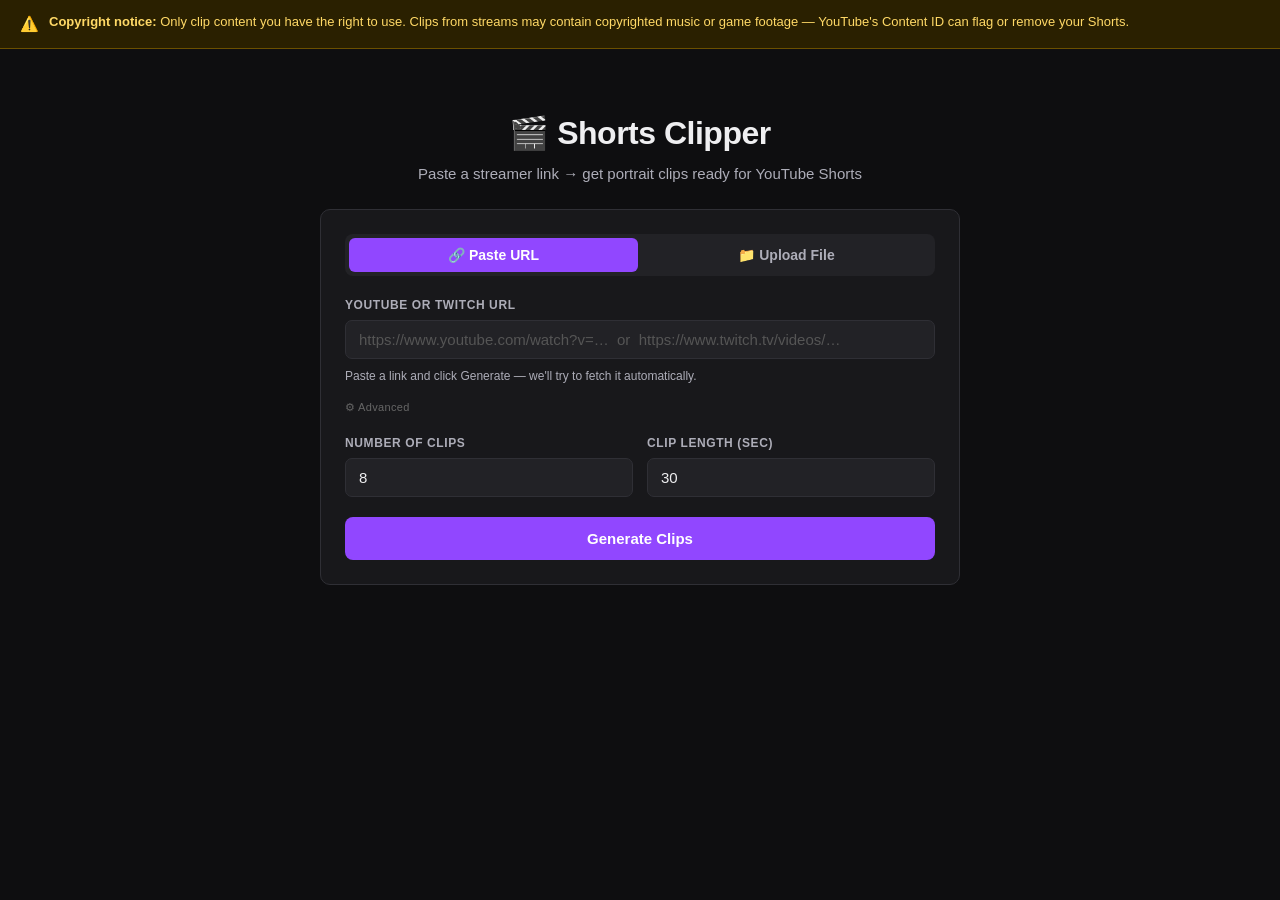
==== index.html @ f2c36dc5 "auto: update index.html" ====
<!DOCTYPE html>
<html lang="en">
<head>
<meta charset="UTF-8"/>
<meta name="viewport" content="width=device-width,initial-scale=1.0"/>
<title>🎬 Shorts Clipper</title>
<style>
*,*::before,*::after{box-sizing:border-box;margin:0;padding:0}
:root{
  --bg:#0e0e10;--surface:#18181b;--surface2:#222226;--border:#2f2f35;
  --accent:#9147ff;--accent-hover:#772ce8;--text:#efeff1;--muted:#adadb8;
  --success:#00b87a;--error:#ff4444;--r:10px;
}
/* url helper */
.url-helper{background:#0d2010;border:1px solid #1a4a28;border-radius:8px;padding:14px 16px;font-size:13px;line-height:1.8;color:var(--muted);margin-top:12px}
.url-helper strong{color:var(--text)}
.btn-cobalt{display:inline-block;margin-top:10px;padding:8px 16px;background:var(--accent);color:#fff;border-radius:6px;font-size:13px;font-weight:600;text-decoration:none;transition:background .15s}
.btn-cobalt:hover{background:var(--accent-hover)}
/* tabs */
.tabs{display:flex;gap:4px;margin-bottom:20px;background:var(--surface2);border-radius:8px;padding:4px}
.tab-btn{flex:1;padding:9px;border:none;border-radius:6px;background:transparent;color:var(--muted);font-size:14px;font-weight:600;cursor:pointer;transition:background .15s,color .15s}
.tab-btn.active{background:var(--accent);color:#fff}
.tab-panel{display:none}.tab-panel.active{display:block}
/* url input */
.url-input{width:100%;background:var(--surface2);border:1px solid var(--border);border-radius:7px;color:var(--text);font-size:15px;padding:12px 14px;outline:none;transition:border-color .15s}
.url-input:focus{border-color:var(--accent)}
.url-input::placeholder{color:#555}
body{font-family:-apple-system,BlinkMacSystemFont,'Segoe UI',Roboto,sans-serif;background:var(--bg);color:var(--text);min-height:100vh;font-size:15px;line-height:1.5}
.disclaimer{display:flex;align-items:flex-start;gap:10px;background:#2a2000;border-bottom:1px solid #6b5000;color:#ffd966;padding:12px 20px;font-size:13px}
.disc-icon{flex-shrink:0;font-size:15px;margin-top:1px}
main{max-width:680px;margin:0 auto;padding:40px 20px 80px;display:flex;flex-direction:column;gap:20px}
.hero{text-align:center;padding:20px 0 4px}
.hero h1{font-size:2rem;font-weight:800;letter-spacing:-.5px}
.hero .sub{color:var(--muted);margin-top:6px}
.card{background:var(--surface);border:1px solid var(--border);border-radius:var(--r);padding:24px}
.hidden{display:none!important}
/* Drop zone */
.drop-zone{border:2px dashed var(--border);border-radius:8px;padding:40px 20px;text-align:center;cursor:pointer;transition:border-color .15s,background .15s}
.drop-zone:hover,.drop-zone.drag-over{border-color:var(--accent);background:#1a1020}
.drop-icon{font-size:2.5rem;margin-bottom:12px}
.drop-zone p{color:var(--muted);font-size:14px;margin-top:4px}
.btn-upload{display:inline-block;margin-top:14px;padding:8px 20px;background:var(--surface2);border:1px solid var(--border);border-radius:6px;color:var(--text);font-size:14px;cursor:pointer;transition:border-color .15s}
.btn-upload:hover{border-color:var(--accent)}
.file-selected{display:flex;align-items:center;gap:10px;padding:12px;background:var(--surface2);border-radius:7px;font-size:13px}
.file-selected .fname{font-weight:600;overflow:hidden;text-overflow:ellipsis;white-space:nowrap;max-width:300px}
.file-selected .fsize{color:var(--muted);flex-shrink:0}
.file-selected .fclear{margin-left:auto;background:none;border:none;color:var(--muted);cursor:pointer;font-size:18px;line-height:1;padding:0 4px}
.file-selected .fclear:hover{color:var(--error)}
/* Form fields */
.row{display:grid;grid-template-columns:1fr 1fr;gap:14px;margin-top:16px}
.field{display:flex;flex-direction:column;gap:6px}
.field label{font-size:12px;font-weight:700;color:var(--muted);text-transform:uppercase;letter-spacing:.05em}
.field input{background:var(--surface2);border:1px solid var(--border);border-radius:7px;color:var(--text);font-size:15px;padding:10px 13px;outline:none;transition:border-color .15s;width:100%}
.field input:focus{border-color:var(--accent)}
.muted{color:var(--muted)}
/* Buttons */
#process-btn{margin-top:20px;width:100%;padding:13px;background:var(--accent);color:#fff;border:none;border-radius:8px;font-size:15px;font-weight:700;cursor:pointer;transition:background .15s,opacity .15s}
#process-btn:hover:not(:disabled){background:var(--accent-hover)}
#process-btn:disabled{opacity:.45;cursor:not-allowed}
.btn-secondary{width:100%;padding:11px;background:transparent;color:var(--muted);border:1px solid var(--border);border-radius:8px;font-size:14px;cursor:pointer;transition:border-color .15s,color .15s;margin-top:10px}
.btn-secondary:hover{border-color:var(--accent);color:var(--text)}
.btn-dl-all{width:100%;padding:12px;background:var(--surface2);color:var(--text);border:1px solid var(--accent);border-radius:8px;font-size:14px;font-weight:600;cursor:pointer;transition:background .15s;margin-top:0}
.btn-dl-all:hover{background:#2a1a4e}
/* Progress */
.progress-header{display:flex;align-items:center;gap:10px;margin-bottom:14px;flex-wrap:wrap}
.badge{display:inline-block;padding:2px 9px;border-radius:999px;font-size:11px;font-weight:700;background:var(--surface2);color:var(--muted);text-transform:uppercase;letter-spacing:.06em}
.badge.active{background:#2a1a4e;color:var(--accent)}
.badge.success{background:#0d2e1f;color:var(--success)}
#progress-status{font-size:14px;color:var(--muted)}
.progress-track{height:6px;background:var(--surface2);border-radius:3px;overflow:hidden}
.progress-fill{height:100%;background:var(--accent);border-radius:3px;width:0%;transition:width .3s ease}
.progress-detail{margin-top:10px;font-size:12px;color:var(--muted);font-family:'SF Mono','Fira Code',monospace;min-height:16px;overflow:hidden;text-overflow:ellipsis;white-space:nowrap}
/* Error */
.error-card{border-color:#4a1a1a;background:#1e0f0f;display:flex;align-items:flex-start;gap:14px}
.error-icon{flex-shrink:0;width:32px;height:32px;border-radius:50%;background:var(--error);color:#fff;display:flex;align-items:center;justify-content:center;font-weight:700;font-size:14px}
.error-card p{color:var(--muted);margin-top:4px;font-size:14px}
/* Results */
.results-header{display:flex;align-items:center;justify-content:space-between;margin-bottom:20px}
.results-header h2{font-size:1.1rem;font-weight:700}
.clips-grid{display:grid;grid-template-columns:repeat(auto-fill,minmax(180px,1fr));gap:16px;margin-bottom:16px}
.clip-item{background:var(--surface2);border:1px solid var(--border);border-radius:8px;overflow:hidden}
.clip-item video{width:100%;aspect-ratio:9/16;object-fit:cover;display:block;background:#000}
.clip-info{padding:10px 12px;display:flex;flex-direction:column;gap:8px}
.clip-label{font-size:12px;font-weight:600;color:var(--muted)}
.clip-time{font-size:11px;color:#666;font-family:'SF Mono',monospace}
.clip-dl{display:block;text-align:center;background:var(--accent);color:#fff;text-decoration:none;border-radius:5px;padding:6px;font-size:12px;font-weight:600;transition:background .15s;cursor:pointer;border:none;width:100%}
.clip-dl:hover{background:var(--accent-hover)}
.results-actions{display:flex;flex-direction:column;gap:10px}
/* Note */
.note{background:#141420;border:1px solid #2a2a4a;border-radius:8px;padding:14px 16px;font-size:13px;color:var(--muted);line-height:1.6}
.note strong{color:var(--text)}
@media(max-width:480px){.row{grid-template-columns:1fr}.clips-grid{grid-template-columns:repeat(2,1fr)}}
</style>
</head>
<body>

<div class="disclaimer">
  <span class="disc-icon">⚠️</span>
  <span><strong>Copyright notice:</strong> Only clip content you have the right to use. Clips from streams may contain copyrighted music or game footage — YouTube's Content ID can flag or remove your Shorts.</span>
</div>

<main>
  <div class="hero">
    <h1>🎬 Shorts Clipper</h1>
    <p class="sub">Paste a streamer link → get portrait clips ready for YouTube Shorts</p>
  </div>

  <!-- Input card -->
  <div class="card" id="upload-card">

    <!-- Tabs -->
    <div class="tabs">
      <button class="tab-btn active" id="tab-url">🔗 Paste URL</button>
      <button class="tab-btn"        id="tab-file">📁 Upload File</button>
    </div>

    <!-- URL panel -->
    <div class="tab-panel active" id="panel-url">
      <div class="field">
        <label>YouTube or Twitch URL</label>
        <input class="url-input" id="url-input" type="url"
          placeholder="https://www.youtube.com/watch?v=…  or  https://www.twitch.tv/videos/…"/>
      </div>
      <div id="url-helper" class="url-helper hidden">
        <p>⚠️ <strong>Direct download unavailable</strong> — YouTube blocks automated downloads.</p>
        <p style="margin-top:8px">📥 <strong>Step 1:</strong> Grab the video from <a id="cobalt-link" href="https://cobalt.tools" target="_blank" style="color:var(--accent);font-weight:600">cobalt.tools</a> (free, paste your link there)</p>
        <p>📁 <strong>Step 2:</strong> Come back and use the <button onclick="switchTab('file');this.closest('.url-helper').classList.add('hidden')" style="background:none;border:none;color:var(--accent);font-weight:600;cursor:pointer;font-size:inherit;padding:0">Upload File tab ↑</button> to upload the downloaded video</p>
      </div>
      <p id="url-hint" style="font-size:12px;color:var(--muted);margin-top:8px">
        Paste a link and click Generate — we'll try to fetch it automatically.
      </p>
      <div style="margin-top:10px">
        <button id="adv-toggle" style="background:none;border:none;color:#666;font-size:11px;cursor:pointer;padding:0;letter-spacing:.03em">⚙ Advanced</button>
        <div id="adv-section" class="hidden" style="margin-top:8px;padding:12px;background:var(--surface2);border-radius:7px;border:1px solid var(--border)">
          <div class="field">
            <label>Backend URL <span class="muted">(optional)</span></label>
            <input type="url" id="backend-url-input" class="url-input" placeholder="https://xxxx.serveousercontent.com" style="font-size:13px;padding:8px 12px"/>
          </div>
          <p style="font-size:11px;color:var(--muted);margin-top:6px;line-height:1.5">
            Run the local Flask server, expose it with <code style="background:#111;padding:1px 5px;border-radius:3px">ssh -R 80:localhost:5050 serveo.net</code>, then paste the tunnel URL above to enable real YouTube downloads.
          </p>
          <div id="backend-status" style="margin-top:8px;font-size:11px;display:none"></div>
        </div>
      </div>
    </div>

    <!-- File panel -->
    <div class="tab-panel" id="panel-file">
      <div class="drop-zone" id="drop-zone">
        <div class="drop-icon">🎥</div>
        <p>Drag &amp; drop your video here</p>
        <p>or</p>
        <label class="btn-upload" for="file-input">Choose File</label>
        <input type="file" id="file-input" accept="video/*" hidden/>
      </div>
      <div id="file-selected" class="file-selected hidden">
        <span class="fname" id="fname"></span>
        <span class="fsize" id="fsize"></span>
        <button class="fclear" id="fclear" title="Remove">✕</button>
      </div>
    </div>

    <div class="row">
      <div class="field">
        <label>Number of clips</label>
        <input type="number" id="max-clips" value="8" min="1" max="20"/>
      </div>
      <div class="field">
        <label>Clip length <span class="muted">(sec)</span></label>
        <input type="number" id="clip-duration" value="30" min="10" max="59"/>
      </div>
    </div>

    <button id="process-btn">Generate Clips</button>
  </div>

  <!-- Progress -->
  <div class="card hidden" id="progress-card">
    <div class="progress-header">
      <span class="badge active" id="step-badge">Loading</span>
      <span id="progress-status">Starting…</span>
    </div>
    <div class="progress-track"><div class="progress-fill" id="progress-fill"></div></div>
    <div class="progress-detail" id="progress-detail"></div>
  </div>

  <!-- Error -->
  <div class="card error-card hidden" id="error-card">
    <div class="error-icon">✖</div>
    <div><strong>Something went wrong</strong><p id="error-msg"></p></div>
  </div>

  <!-- Results -->
  <div class="card hidden" id="results-card">
    <div class="results-header">
      <h2>Your Clips</h2>
      <span class="badge success" id="results-summary"></span>
    </div>
    <div class="clips-grid" id="clips-grid"></div>
    <div class="results-actions">
      <button class="btn-dl-all" id="dl-all-btn">Download All Clips</button>
      <button class="btn-secondary" id="start-over-btn">Start Over</button>
    </div>
  </div>
</main>

<script type="module">
const $ = id => document.getElementById(id);
const setStep   = s => { $('step-badge').textContent = s; };
const setStatus = s => { $('progress-status').textContent = s; };
const setDetail = s => { $('progress-detail').textContent = s; };
const setPct    = p => { $('progress-fill').style.width = Math.min(100,p)+'%'; };
const showErr   = msg => {
  $('error-msg').textContent = msg;
  $('error-card').classList.remove('hidden');
  $('progress-card').classList.add('hidden');
};

// ── Tabs ─────────────────────────────────────────────────────────────────────
let activeTab = 'url';
$('tab-url').addEventListener('click',  () => switchTab('url'));
$('tab-file').addEventListener('click', () => switchTab('file'));
function switchTab(t) {
  activeTab = t;
  ['url','file'].forEach(id => {
    $(`tab-${id}`).classList.toggle('active', id===t);
    $(`panel-${id}`).classList.toggle('active', id===t);
  });
}

// ── Backend URL (Advanced section) ───────────────────────────────────────────
const backendInput = $('backend-url-input');
backendInput.value = localStorage.getItem('backendURL') || '';
backendInput.addEventListener('input', () => {
  localStorage.setItem('backendURL', backendInput.value.trim());
  updateBackendStatus();
});
$('adv-toggle').addEventListener('click', () => {
  $('adv-section').classList.toggle('hidden');
  updateBackendStatus();
});

function getBackendURL() {
  return (localStorage.getItem('backendURL') || '').trim().replace(/\/$/, '');
}

async function updateBackendStatus() {
  const url = getBackendURL();
  const statusEl = $('backend-status');
  if (!url) { statusEl.style.display = 'none'; return; }
  statusEl.style.display = 'block';
  statusEl.style.color = '#888';
  statusEl.textContent = '⏳ Checking connection…';
  try {
    const res = await fetch(`${url}/`, { method: 'GET', signal: AbortSignal.timeout(4000) });
    if (res.ok || res.status === 405) {
      statusEl.style.color = 'var(--success)';
      statusEl.textContent = '✓ Backend reachable';
    } else {
      throw new Error(`HTTP ${res.status}`);
    }
  } catch {
    statusEl.style.color = 'var(--error)';
    statusEl.textContent = '✗ Cannot reach backend — is the tunnel running?';
  }
}
// Check on load if a URL is already stored
if (getBackendURL()) {
  $('adv-section').classList.remove('hidden');
  updateBackendStatus();
  $('url-hint').textContent = '✓ Backend configured — clips will be generated server-side.';
  $('url-hint').style.color = 'var(--success)';
}

// ── File handling ─────────────────────────────────────────────────────────────
let selectedFile = null;
function setFile(f) {
  if (!f || !f.type.startsWith('video/')) { alert('Please select a video file.'); return; }
  selectedFile = f;
  $('drop-zone').classList.add('hidden');
  $('file-selected').classList.remove('hidden');
  $('fname').textContent = f.name;
  $('fsize').textContent = (f.size/1024/1024).toFixed(1)+' MB';
}
$('file-input').addEventListener('change', e => setFile(e.target.files[0]));
$('fclear').addEventListener('click', () => {
  selectedFile = null; $('file-input').value = '';
  $('file-selected').classList.add('hidden');
  $('drop-zone').classList.remove('hidden');
});
const dz = $('drop-zone');
dz.addEventListener('dragover',  e => { e.preventDefault(); dz.classList.add('drag-over'); });
dz.addEventListener('dragleave', () => dz.classList.remove('drag-over'));
dz.addEventListener('drop', e => { e.preventDefault(); dz.classList.remove('drag-over'); setFile(e.dataTransfer.files[0]); });
dz.addEventListener('click', () => $('file-input').click());

// ── ffmpeg.wasm ───────────────────────────────────────────────────────────────
let ffmpeg = null;
async function loadFFmpeg() {
  if (ffmpeg) return;
  const { FFmpeg }    = await import('https://unpkg.com/@ffmpeg/ffmpeg@0.12.10/dist/esm/index.js');
  const { toBlobURL } = await import('https://unpkg.com/@ffmpeg/util@0.12.1/dist/esm/index.js');
  ffmpeg = new FFmpeg();
  const base = 'https://unpkg.com/@ffmpeg/core@0.12.6/dist/umd';
  setDetail('Downloading video engine (~30 MB, one-time)…');
  await ffmpeg.load({
    coreURL:  await toBlobURL(`${base}/ffmpeg-core.js`,   'text/javascript'),
    wasmURL:  await toBlobURL(`${base}/ffmpeg-core.wasm`, 'application/wasm'),
  });
}

// ── Backend clip generation via SSE ──────────────────────────────────────────
function generateViaBackend(url, maxClips, clipDuration) {
  const backendURL = getBackendURL();
  return new Promise((resolve, reject) => {
    setStep('Connect'); setStatus('Connecting to backend…'); setDetail(''); setPct(3);

    fetch(`${backendURL}/generate`, {
      method: 'POST',
      headers: { 'Content-Type': 'application/json' },
      body: JSON.stringify({ url, max_clips: maxClips, clip_duration: clipDuration })
    })
    .then(res => { if (!res.ok) throw new Error(`Backend error (${res.status})`); return res.json(); })
    .then(data => {
      if (data.error) { reject(new Error(data.error)); return; }
      const jobId = data.job_id;
      setDetail(`Job ${jobId} started`);

      const es = new EventSource(`${backendURL}/progress/${jobId}`);

      es.onmessage = (e) => {
        let msg;
        try { msg = JSON.parse(e.data); } catch { return; }

        if (msg.type === 'ping') return;

        if (msg.type === 'status') {
          const stepMap = { download:'Download', analyze:'Analyze', audio:'Audio', detect:'Detect', clip:'Clip' };
          setStep(stepMap[msg.step] || msg.step || 'Process');
          setStatus(msg.message || '');
        }

        if (msg.type === 'download_progress') {
          setPct(5 + (msg.percent || 0) * 0.35);
          setDetail(msg.message || '');
        }

        if (msg.type === 'info') {
          setDetail(`Duration: ${fmtTime(msg.duration)} · ${msg.width}×${msg.height}`);
          setPct(42);
        }

        if (msg.type === 'progress') {
          const pct = 55 + (msg.current / Math.max(msg.total,1)) * 42;
          setPct(pct);
          setStep('Clip');
          setStatus(`Clip ${msg.current} of ${msg.total}…`);
        }

        if (msg.type === 'done') {
          es.close();
          const clips = (msg.clips || []).map(c => ({
            url: `${backendURL}/clips/${c.path}`,
            ts: c.timestamp || 0,
            index: c.index
          }));
          if (!clips.length) { reject(new Error('Backend returned no clips.')); return; }
          resolve(clips);
        }

        if (msg.type === 'error') {
          es.close();
          reject(new Error(msg.message || 'Backend error'));
        }
      };

      es.onerror = () => { es.close(); reject(new Error('Lost connection to backend — is the tunnel still running?')); };
    })
    .catch(reject);
  });
}

// ── video download (client-side fallback) ─────────────────────────────────────
function showDownloadHelper(url) {
  $('url-hint').classList.add('hidden');
  $('cobalt-link').href = `https://cobalt.tools/`;
  navigator.clipboard?.writeText(url).catch(()=>{});
  $('url-helper').classList.remove('hidden');
}

async function fetchVideoFromURL(url) {
  setStep('Download'); setStatus('Fetching video…'); setDetail('Connecting…'); setPct(5);

  let jwt = null;
  try {
    const sessRes = await fetch('https://api.cobalt.tools/session', {
      method: 'POST', headers: { 'Accept': 'application/json' }
    });
    if (sessRes.ok) { const s = await sessRes.json(); jwt = s.token || null; }
  } catch {}

  setDetail(jwt ? 'Session ready — fetching link…' : 'Trying download…'); setPct(8);

  try {
    const headers = { 'Content-Type': 'application/json', 'Accept': 'application/json' };
    if (jwt) headers['Authorization'] = `Bearer ${jwt}`;

    const res = await fetch('https://api.cobalt.tools/', {
      method: 'POST', headers,
      body: JSON.stringify({ url, videoQuality: '720', filenameStyle: 'basic', alwaysProxy: true })
    });
    const data = await res.json();

    if (data.status === 'error') {
      const code = data.error?.code || '';
      if (code.includes('auth') || code.includes('jwt') || code.includes('rate')) throw new Error('__HELPER__');
      throw new Error(code);
    }
    if (data.status === 'picker') throw new Error('This URL has multiple videos — paste a direct video link.');

    const videoURL = data.url || data.stream;
    if (!videoURL) throw new Error('No download URL returned.');

    setStatus('Downloading video…'); setDetail(''); setPct(12);
    const dlRes = await fetch(videoURL);
    if (!dlRes.ok) throw new Error(`Download failed (${dlRes.status}).`);

    const total = parseInt(dlRes.headers.get('content-length') || '0');
    const reader = dlRes.body.getReader();
    const chunks = []; let received = 0;
    while (true) {
      const { done, value } = await reader.read();
      if (done) break;
      chunks.push(value); received += value.length;
      if (total) { setPct(12 + (received/total)*28); setDetail(`${(received/1024/1024).toFixed(1)} / ${(total/1024/1024).toFixed(1)} MB`); }
      else { setDetail(`${(received/1024/1024).toFixed(1)} MB…`); }
    }
    const blob = new Blob(chunks, { type: dlRes.headers.get('content-type') || 'video/mp4' });
    return new File([blob], 'video.mp4', { type: blob.type });

  } catch(e) {
    if (e.message !== '__HELPER__' && !e.message?.includes('auth') && !e.message?.includes('jwt')) throw e;
    showDownloadHelper(url);
    throw new Error('__SHOW_HELPER__');
  }
}

// ── Audio analysis ────────────────────────────────────────────────────────────
function findPeaks(arr, minDist, threshold) {
  const peaks = [];
  for (let i=1; i<arr.length-1; i++) {
    if (arr[i]<threshold) continue;
    if (arr[i]<=arr[i-1]||arr[i]<=arr[i+1]) continue;
    if (peaks.length && i-peaks[peaks.length-1]<minDist) { if(arr[i]>arr[peaks[peaks.length-1]])peaks[peaks.length-1]=i; }
    else peaks.push(i);
  }
  return peaks;
}
async function analyzeAudio(file, duration, maxClips, clipDuration) {
  try {
    setStep('Analyze'); setStatus('Analyzing audio for exciting moments…'); setPct(45);
    const ctx = new (window.AudioContext||window.webkitAudioContext)();
    const buf = await ctx.decodeAudioData(await file.arrayBuffer());
    const data = buf.getChannelData(0), sr = buf.sampleRate;
    const winSz=Math.floor(sr*0.5), hopSz=Math.floor(sr*0.25);
    const energies=[], times=[];
    for (let i=0; i<data.length-winSz; i+=hopSz) {
      let s=0; for(let j=0;j<winSz;j++) s+=data[i+j]**2;
      energies.push(Math.sqrt(s/winSz)); times.push(i/sr);
    }
    const k=Math.min(20,Math.floor(energies.length/4)||1);
    const smoothed=energies.map((_,i)=>{const sl=energies.slice(Math.max(0,i-k),Math.min(energies.length,i+k));return sl.reduce((a,b)=>a+b,0)/sl.length;});
    const mean=smoothed.reduce((a,b)=>a+b,0)/smoothed.length;
    const std=Math.sqrt(smoothed.reduce((a,b)=>a+(b-mean)**2,0)/smoothed.length);
    const thresh=mean+0.3*std, minDist=Math.floor(clipDuration/0.25);
    const peaks=findPeaks(smoothed,minDist,thresh).sort((a,b)=>smoothed[b]-smoothed[a]);
    const leadIn=5, used=[];
    for (const p of peaks) {
      let start=Math.max(0,times[p]-leadIn);
      if(start+clipDuration>duration) start=Math.max(0,duration-clipDuration);
      if(!used.some(s=>Math.abs(start-s)<clipDuration*0.75)) used.push(start);
      if(used.length>=maxClips) break;
    }
    return used.length ? used.sort((a,b)=>a-b) : null;
  } catch { return null; }
}
function evenSpacing(duration, maxClips, clipDuration) {
  const step=duration/(maxClips+1);
  return Array.from({length:maxClips},(_,i)=>step*(i+1)).filter(t=>t+clipDuration<=duration);
}

// ── Clip generation (client-side ffmpeg.wasm) ─────────────────────────────────
function getVideoInfo(file) {
  return new Promise((res,rej)=>{
    const v=document.createElement('video'); v.preload='metadata';
    v.src=URL.createObjectURL(file);
    let resolved=false;
    const done=(dur)=>{ if(resolved)return; resolved=true; URL.revokeObjectURL(v.src); res({w:v.videoWidth||1280,h:v.videoHeight||720,dur}); };
    v.onloadedmetadata=()=>{
      if(isFinite(v.duration)&&v.duration>0){ done(v.duration); return; }
      v.currentTime=1e9;
    };
    v.ontimeupdate=()=>{ if(!isFinite(v.duration)||v.duration<=0) return; done(v.duration); };
    v.ondurationchange=()=>{ if(isFinite(v.duration)&&v.duration>0) done(v.duration); };
    v.oncanplay=()=>{ if(isFinite(v.duration)&&v.duration>0) done(v.duration); };
    v.onerror=rej;
    setTimeout(()=>{ if(!resolved){ if(v.duration&&isFinite(v.duration)) done(v.duration); else rej(new Error('Could not read video metadata.')); } },8000);
  });
}
function fmtTime(s){const h=Math.floor(s/3600),m=Math.floor((s%3600)/60),sec=Math.floor(s%60);return h?`${h}:${String(m).padStart(2,'0')}:${String(sec).padStart(2,'0')}`:`${m}:${String(sec).padStart(2,'0')}`;}

async function generateClips(file, timestamps, clipDuration) {
  setStep('Load'); setStatus('Loading video engine…'); setPct(42);
  await loadFFmpeg();
  setDetail('Writing video to memory…'); setPct(48);
  await ffmpeg.writeFile('input.mp4', new Uint8Array(await file.arrayBuffer()));
  const {w, h} = await getVideoInfo(file);
  const tr=9/16; let cropW,cropH,cropX,cropY;
  if(w/h>tr){cropH=h;cropW=Math.floor(h*tr)&~1;cropX=Math.floor((w-cropW)/2);cropY=0;}
  else{cropW=w;cropH=Math.floor(w/tr)&~1;cropX=0;cropY=Math.floor((h-cropH)/2);}
  const clips=[];
  for(let i=0;i<timestamps.length;i++){
    const ts=timestamps[i], out=`clip_${String(i+1).padStart(3,'0')}.mp4`;
    setStep('Clip'); setStatus(`Clip ${i+1} of ${timestamps.length}…`); setDetail(`@ ${fmtTime(ts)}`);
    setPct(55+(i/timestamps.length)*42);
    await ffmpeg.exec(['-ss',String(ts),'-i','input.mp4','-t',String(clipDuration),
      '-vf',`crop=${cropW}:${cropH}:${cropX}:${cropY},scale=1080:1920`,
      '-c:v','libx264','-preset','ultrafast','-crf','26',
      '-c:a','aac','-b:a','128k','-movflags','+faststart','-y',out]);
    const data=await ffmpeg.readFile(out);
    clips.push({blob:new Blob([data.buffer],{type:'video/mp4'}),ts,index:i+1});
    await ffmpeg.deleteFile(out);
  }
  await ffmpeg.deleteFile('input.mp4');
  return clips;
}

async function processFileClips(file, maxClips, clipDuration) {
  const {dur} = await getVideoInfo(file);
  if (!dur) throw new Error('Could not read video duration.');
  setDetail(`Duration: ${fmtTime(dur)}`);

  let timestamps = await analyzeAudio(file, dur, maxClips, clipDuration);
  if (!timestamps) { setDetail('Using even spacing (audio flat)'); timestamps = evenSpacing(dur, maxClips, clipDuration); }
  if (!timestamps.length) throw new Error('Video is too short for the selected clip duration.');
  setStatus(`Found ${timestamps.length} moments to clip`); setPct(53);

  generatedClips = await generateClips(file, timestamps, clipDuration);
  setPct(100); setStatus('Done!');
  setTimeout(showResults, 400);
}

// ── Main ──────────────────────────────────────────────────────────────────────
let generatedClips = [];

$('process-btn').addEventListener('click', async () => {
  const maxClips     = Math.max(1,Math.min(20,+$('max-clips').value||8));
  const clipDuration = Math.max(10,Math.min(59,+$('clip-duration').value||30));

  $('upload-card').classList.add('hidden');
  $('error-card').classList.add('hidden');
  $('results-card').classList.add('hidden');
  $('progress-card').classList.remove('hidden');
  setPct(2); setStep('Start'); setStatus('Starting…'); setDetail('');

  try {
    if (activeTab === 'url') {
      const url = $('url-input').value.trim();
      if (!url) throw new Error('Please paste a YouTube or Twitch URL.');
      const backendURL = getBackendURL();
      if (backendURL) {
        // ── Backend path: server downloads + clips
        generatedClips = await generateViaBackend(url, maxClips, clipDuration);
        setPct(100); setStatus('Done!');
        setTimeout(showResults, 400);
      } else {
        // ── Client-side path: download then ffmpeg.wasm
        const file = await fetchVideoFromURL(url);
        await processFileClips(file, maxClips, clipDuration);
      }
    } else {
      if (!selectedFile) throw new Error('Please select a video file.');
      await processFileClips(selectedFile, maxClips, clipDuration);
    }
  } catch(e) {
    if (e.message !== '__SHOW_HELPER__') showErr(e.message || String(e));
    $('progress-card').classList.add('hidden');
    $('upload-card').classList.remove('hidden');
  }
});

function showResults() {
  $('progress-card').classList.add('hidden');
  $('results-card').classList.remove('hidden');
  $('results-summary').textContent = `${generatedClips.length} clip${generatedClips.length!==1?'s':''}`;
  const grid = $('clips-grid'); grid.innerHTML='';
  generatedClips.forEach(clip => {
    const videoURL = clip.url || URL.createObjectURL(clip.blob);
    const div = document.createElement('div');
    div.className='clip-item';
    div.innerHTML=`<video src="${videoURL}" controls playsinline muted loop preload="metadata"></video>
      <div class="clip-info">
        <span class="clip-label">Clip ${clip.index}</span>
        <span class="clip-time">@ ${fmtTime(clip.ts)}</span>
        <button class="clip-dl" data-idx="${clip.index-1}">Download</button>
      </div>`;
    grid.appendChild(div);
  });
  grid.querySelectorAll('.clip-dl').forEach(btn=>btn.addEventListener('click',()=>{
    const c = generatedClips[+btn.dataset.idx];
    const href = c.url || URL.createObjectURL(c.blob);
    Object.assign(document.createElement('a'),{href, download:`clip_${c.index}.mp4`}).click();
  }));
}

$('dl-all-btn').addEventListener('click', () =>
  generatedClips.forEach((c,i) => setTimeout(() => {
    const href = c.url || URL.createObjectURL(c.blob);
    Object.assign(document.createElement('a'),{href, download:`clip_${c.index}.mp4`}).click();
  }, i*300))
);

$('start-over-btn').addEventListener('click', ()=>{
  generatedClips=[]; selectedFile=null; $('file-input').value='';
  ['results-card','error-card','progress-card'].forEach(id=>$(id).classList.add('hidden'));
  $('file-selected').classList.add('hidden'); $('drop-zone').classList.remove('hidden');
  $('upload-card').classList.remove('hidden'); $('url-input').value=''; setPct(0);
});
</script>
</body>
</html>
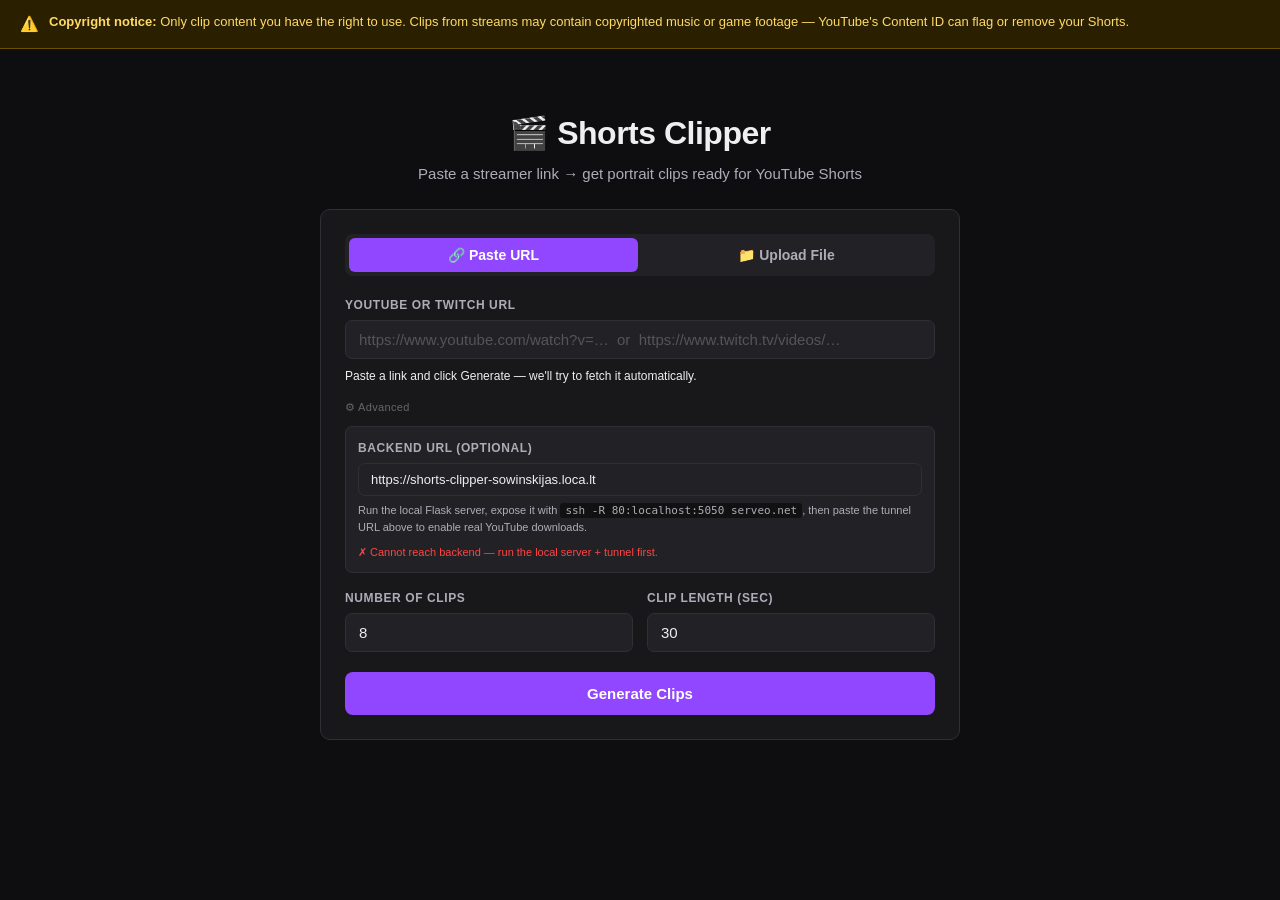
==== commit 7fe9a878: "auto: update index.html" ====
--- a/index.html
+++ b/index.html
@@ -229,15 +229,23 @@
 }
 
 // ── Backend URL (Advanced section) ───────────────────────────────────────────
+// Default tunnel URL — change this if you re-deploy to a new address
+const DEFAULT_BACKEND = 'https://shorts-clipper-sowinskijas.loca.lt';
+
 const backendInput = $('backend-url-input');
-backendInput.value = localStorage.getItem('backendURL') || '';
+// Pre-fill with default on first visit
+if (!localStorage.getItem('backendURL')) {
+  localStorage.setItem('backendURL', DEFAULT_BACKEND);
+}
+backendInput.value = localStorage.getItem('backendURL');
+
 backendInput.addEventListener('input', () => {
   localStorage.setItem('backendURL', backendInput.value.trim());
   updateBackendStatus();
 });
 $('adv-toggle').addEventListener('click', () => {
   $('adv-section').classList.toggle('hidden');
-  updateBackendStatus();
+  if (!$('adv-section').classList.contains('hidden')) updateBackendStatus();
 });
 
 function getBackendURL() {
@@ -247,30 +255,33 @@
 async function updateBackendStatus() {
   const url = getBackendURL();
   const statusEl = $('backend-status');
-  if (!url) { statusEl.style.display = 'none'; return; }
+  const hintEl   = $('url-hint');
+  if (!url) { statusEl.style.display = 'none'; return false; }
   statusEl.style.display = 'block';
   statusEl.style.color = '#888';
   statusEl.textContent = '⏳ Checking connection…';
   try {
-    const res = await fetch(`${url}/`, { method: 'GET', signal: AbortSignal.timeout(4000) });
+    const res = await fetch(`${url}/`, { method: 'GET', signal: AbortSignal.timeout(5000) });
     if (res.ok || res.status === 405) {
       statusEl.style.color = 'var(--success)';
       statusEl.textContent = '✓ Backend reachable';
-    } else {
-      throw new Error(`HTTP ${res.status}`);
+      hintEl.textContent = '✓ Backend ready — paste a YouTube link and click Generate.';
+      hintEl.style.color = 'var(--success)';
+      return true;
     }
+    throw new Error(`HTTP ${res.status}`);
   } catch {
     statusEl.style.color = 'var(--error)';
-    statusEl.textContent = '✗ Cannot reach backend — is the tunnel running?';
+    statusEl.textContent = '✗ Cannot reach backend — run the local server + tunnel first.';
+    hintEl.textContent = 'Paste a link and click Generate — we\'ll try to fetch it automatically.';
+    hintEl.style.color = '';
+    return false;
   }
 }
-// Check on load if a URL is already stored
-if (getBackendURL()) {
-  $('adv-section').classList.remove('hidden');
-  updateBackendStatus();
-  $('url-hint').textContent = '✓ Backend configured — clips will be generated server-side.';
-  $('url-hint').style.color = 'var(--success)';
-}
+
+// On load: always show Advanced section and check backend status
+$('adv-section').classList.remove('hidden');
+updateBackendStatus();
 
 // ── File handling ─────────────────────────────────────────────────────────────
 let selectedFile = null;
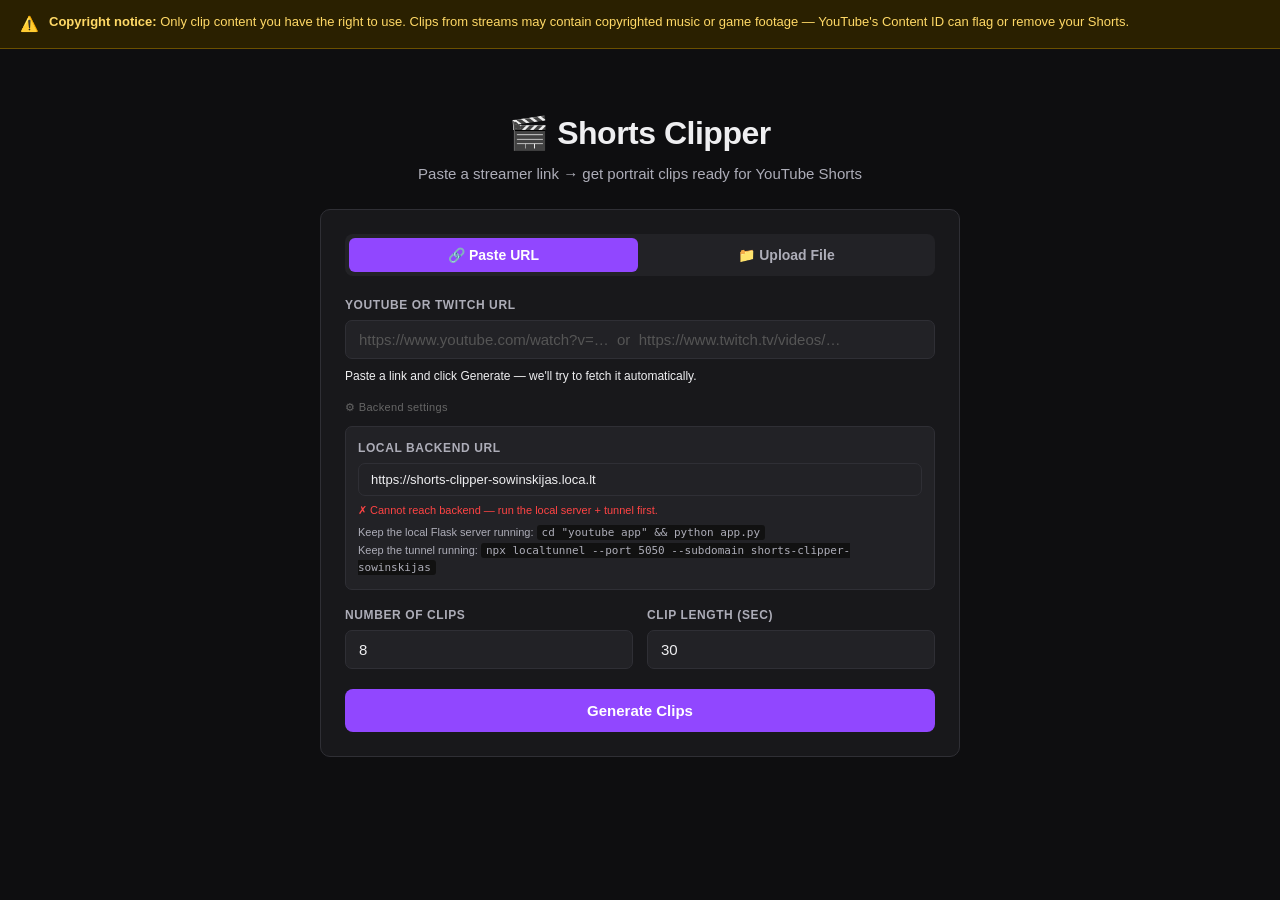
==== commit 2ecb9fda: "auto: update index.html" ====
--- a/index.html
+++ b/index.html
@@ -130,16 +130,17 @@
         Paste a link and click Generate — we'll try to fetch it automatically.
       </p>
       <div style="margin-top:10px">
-        <button id="adv-toggle" style="background:none;border:none;color:#666;font-size:11px;cursor:pointer;padding:0;letter-spacing:.03em">⚙ Advanced</button>
-        <div id="adv-section" class="hidden" style="margin-top:8px;padding:12px;background:var(--surface2);border-radius:7px;border:1px solid var(--border)">
+        <button id="adv-toggle" style="background:none;border:none;color:#666;font-size:11px;cursor:pointer;padding:0;letter-spacing:.03em">⚙ Backend settings</button>
+        <div id="adv-section" style="margin-top:8px;padding:12px;background:var(--surface2);border-radius:7px;border:1px solid var(--border)">
           <div class="field">
-            <label>Backend URL <span class="muted">(optional)</span></label>
-            <input type="url" id="backend-url-input" class="url-input" placeholder="https://xxxx.serveousercontent.com" style="font-size:13px;padding:8px 12px"/>
+            <label>Local backend URL</label>
+            <input type="url" id="backend-url-input" class="url-input" placeholder="https://shorts-clipper-sowinskijas.loca.lt" style="font-size:13px;padding:8px 12px"/>
           </div>
+          <div id="backend-status" style="margin-top:6px;font-size:11px;display:none"></div>
           <p style="font-size:11px;color:var(--muted);margin-top:6px;line-height:1.5">
-            Run the local Flask server, expose it with <code style="background:#111;padding:1px 5px;border-radius:3px">ssh -R 80:localhost:5050 serveo.net</code>, then paste the tunnel URL above to enable real YouTube downloads.
+            Keep the local Flask server running: <code style="background:#111;padding:1px 5px;border-radius:3px">cd "youtube app" &amp;&amp; python app.py</code><br>
+            Keep the tunnel running: <code style="background:#111;padding:1px 5px;border-radius:3px">npx localtunnel --port 5050 --subdomain shorts-clipper-sowinskijas</code>
           </p>
-          <div id="backend-status" style="margin-top:8px;font-size:11px;display:none"></div>
         </div>
       </div>
     </div>
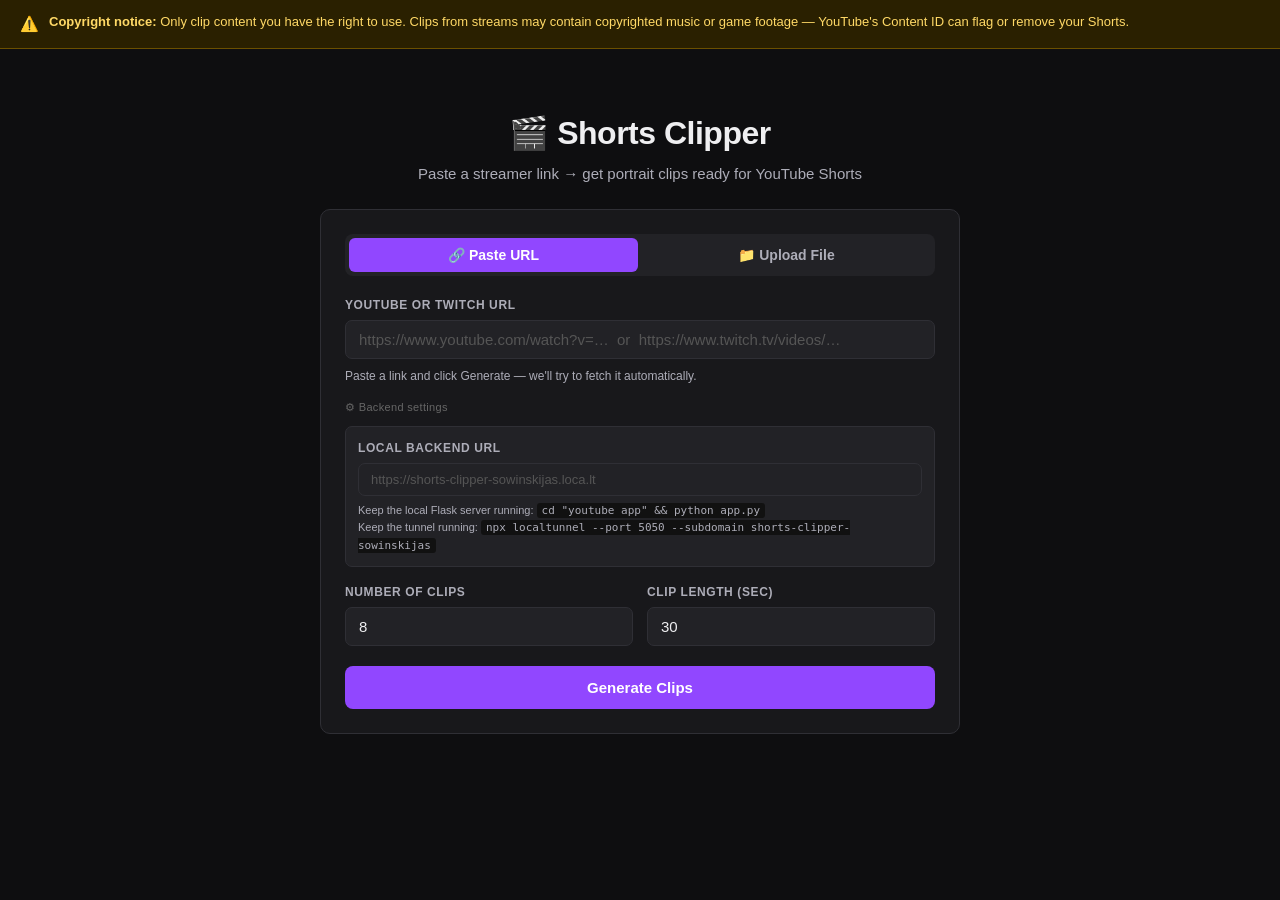
==== commit dd36c399: "auto: update index.html" ====
--- a/index.html
+++ b/index.html
@@ -253,6 +253,9 @@
   return (localStorage.getItem('backendURL') || '').trim().replace(/\/$/, '');
 }
 
+// Headers needed to bypass localtunnel's browser interstitial page
+const TUNNEL_HEADERS = { 'bypass-tunnel-reminder': 'true' };
+
 async function updateBackendStatus() {
   const url = getBackendURL();
   const statusEl = $('backend-status');
@@ -262,7 +265,7 @@
   statusEl.style.color = '#888';
   statusEl.textContent = '⏳ Checking connection…';
   try {
-    const res = await fetch(`${url}/`, { method: 'GET', signal: AbortSignal.timeout(5000) });
+    const res = await fetch(`${url}/`, { method: 'GET', headers: TUNNEL_HEADERS, signal: AbortSignal.timeout(5000) });
     if (res.ok || res.status === 405) {
       statusEl.style.color = 'var(--success)';
       statusEl.textContent = '✓ Backend reachable';
@@ -329,7 +332,7 @@
 
     fetch(`${backendURL}/generate`, {
       method: 'POST',
-      headers: { 'Content-Type': 'application/json' },
+      headers: { 'Content-Type': 'application/json', ...TUNNEL_HEADERS },
       body: JSON.stringify({ url, max_clips: maxClips, clip_duration: clipDuration })
     })
     .then(res => { if (!res.ok) throw new Error(`Backend error (${res.status})`); return res.json(); })
@@ -338,55 +341,61 @@
       const jobId = data.job_id;
       setDetail(`Job ${jobId} started`);
 
-      const es = new EventSource(`${backendURL}/progress/${jobId}`);
-
-      es.onmessage = (e) => {
-        let msg;
-        try { msg = JSON.parse(e.data); } catch { return; }
-
+      // Use fetch-based SSE so we can include the tunnel bypass header
+      const sseRes = await fetch(`${backendURL}/progress/${jobId}`, {
+        headers: { 'Accept': 'text/event-stream', ...TUNNEL_HEADERS }
+      });
+      if (!sseRes.ok) { reject(new Error(`Progress stream error (${sseRes.status})`)); return; }
+
+      const reader = sseRes.body.getReader();
+      const dec = new TextDecoder();
+      let buf = '';
+
+      const handleMsg = (msg) => {
         if (msg.type === 'ping') return;
-
         if (msg.type === 'status') {
           const stepMap = { download:'Download', analyze:'Analyze', audio:'Audio', detect:'Detect', clip:'Clip' };
           setStep(stepMap[msg.step] || msg.step || 'Process');
           setStatus(msg.message || '');
         }
-
         if (msg.type === 'download_progress') {
           setPct(5 + (msg.percent || 0) * 0.35);
           setDetail(msg.message || '');
         }
-
         if (msg.type === 'info') {
           setDetail(`Duration: ${fmtTime(msg.duration)} · ${msg.width}×${msg.height}`);
           setPct(42);
         }
-
         if (msg.type === 'progress') {
-          const pct = 55 + (msg.current / Math.max(msg.total,1)) * 42;
-          setPct(pct);
-          setStep('Clip');
-          setStatus(`Clip ${msg.current} of ${msg.total}…`);
+          setPct(55 + (msg.current / Math.max(msg.total,1)) * 42);
+          setStep('Clip'); setStatus(`Clip ${msg.current} of ${msg.total}…`);
         }
-
         if (msg.type === 'done') {
-          es.close();
           const clips = (msg.clips || []).map(c => ({
             url: `${backendURL}/clips/${c.path}`,
-            ts: c.timestamp || 0,
-            index: c.index
+            ts: c.timestamp || 0, index: c.index
           }));
           if (!clips.length) { reject(new Error('Backend returned no clips.')); return; }
           resolve(clips);
         }
-
-        if (msg.type === 'error') {
-          es.close();
-          reject(new Error(msg.message || 'Backend error'));
-        }
+        if (msg.type === 'error') reject(new Error(msg.message || 'Backend error'));
       };
 
-      es.onerror = () => { es.close(); reject(new Error('Lost connection to backend — is the tunnel still running?')); };
+      (async () => {
+        try {
+          while (true) {
+            const { done, value } = await reader.read();
+            if (done) break;
+            buf += dec.decode(value, { stream: true });
+            const lines = buf.split('\n');
+            buf = lines.pop();
+            for (const line of lines) {
+              if (!line.startsWith('data: ')) continue;
+              try { handleMsg(JSON.parse(line.slice(6))); } catch {}
+            }
+          }
+        } catch(e) { reject(new Error('Lost connection to backend — is the tunnel still running?')); }
+      })();
     })
     .catch(reject);
   });
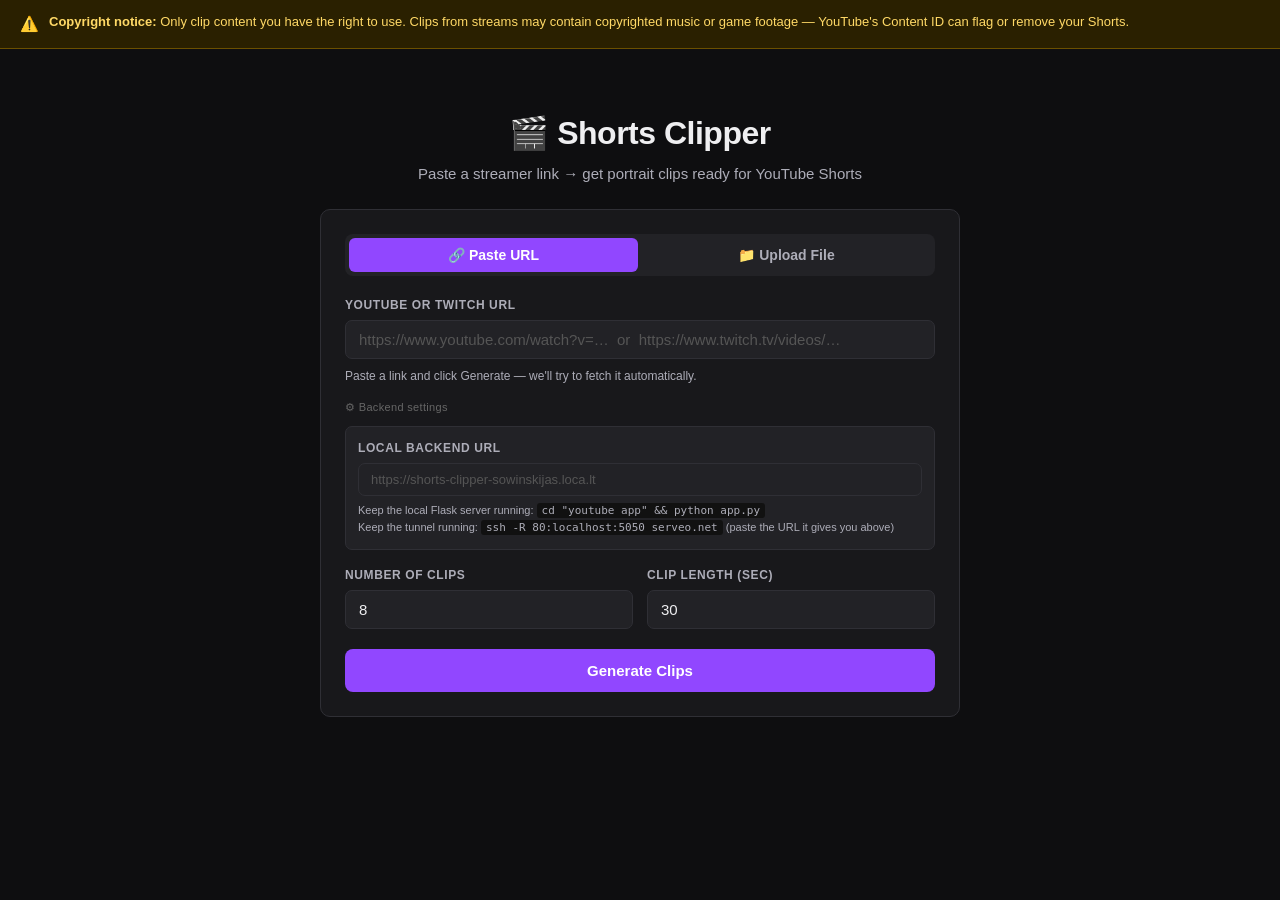
==== commit c92efa08: "auto: update index.html" ====
--- a/index.html
+++ b/index.html
@@ -139,7 +139,7 @@
           <div id="backend-status" style="margin-top:6px;font-size:11px;display:none"></div>
           <p style="font-size:11px;color:var(--muted);margin-top:6px;line-height:1.5">
             Keep the local Flask server running: <code style="background:#111;padding:1px 5px;border-radius:3px">cd "youtube app" &amp;&amp; python app.py</code><br>
-            Keep the tunnel running: <code style="background:#111;padding:1px 5px;border-radius:3px">npx localtunnel --port 5050 --subdomain shorts-clipper-sowinskijas</code>
+            Keep the tunnel running: <code style="background:#111;padding:1px 5px;border-radius:3px">ssh -R 80:localhost:5050 serveo.net</code> (paste the URL it gives you above)
           </p>
         </div>
       </div>
@@ -231,7 +231,7 @@
 
 // ── Backend URL (Advanced section) ───────────────────────────────────────────
 // Default tunnel URL — change this if you re-deploy to a new address
-const DEFAULT_BACKEND = 'https://shorts-clipper-sowinskijas.loca.lt';
+const DEFAULT_BACKEND = 'https://ff9badf788ff8fd9-69-14-248-90.serveousercontent.com';
 
 const backendInput = $('backend-url-input');
 // Pre-fill with default on first visit
